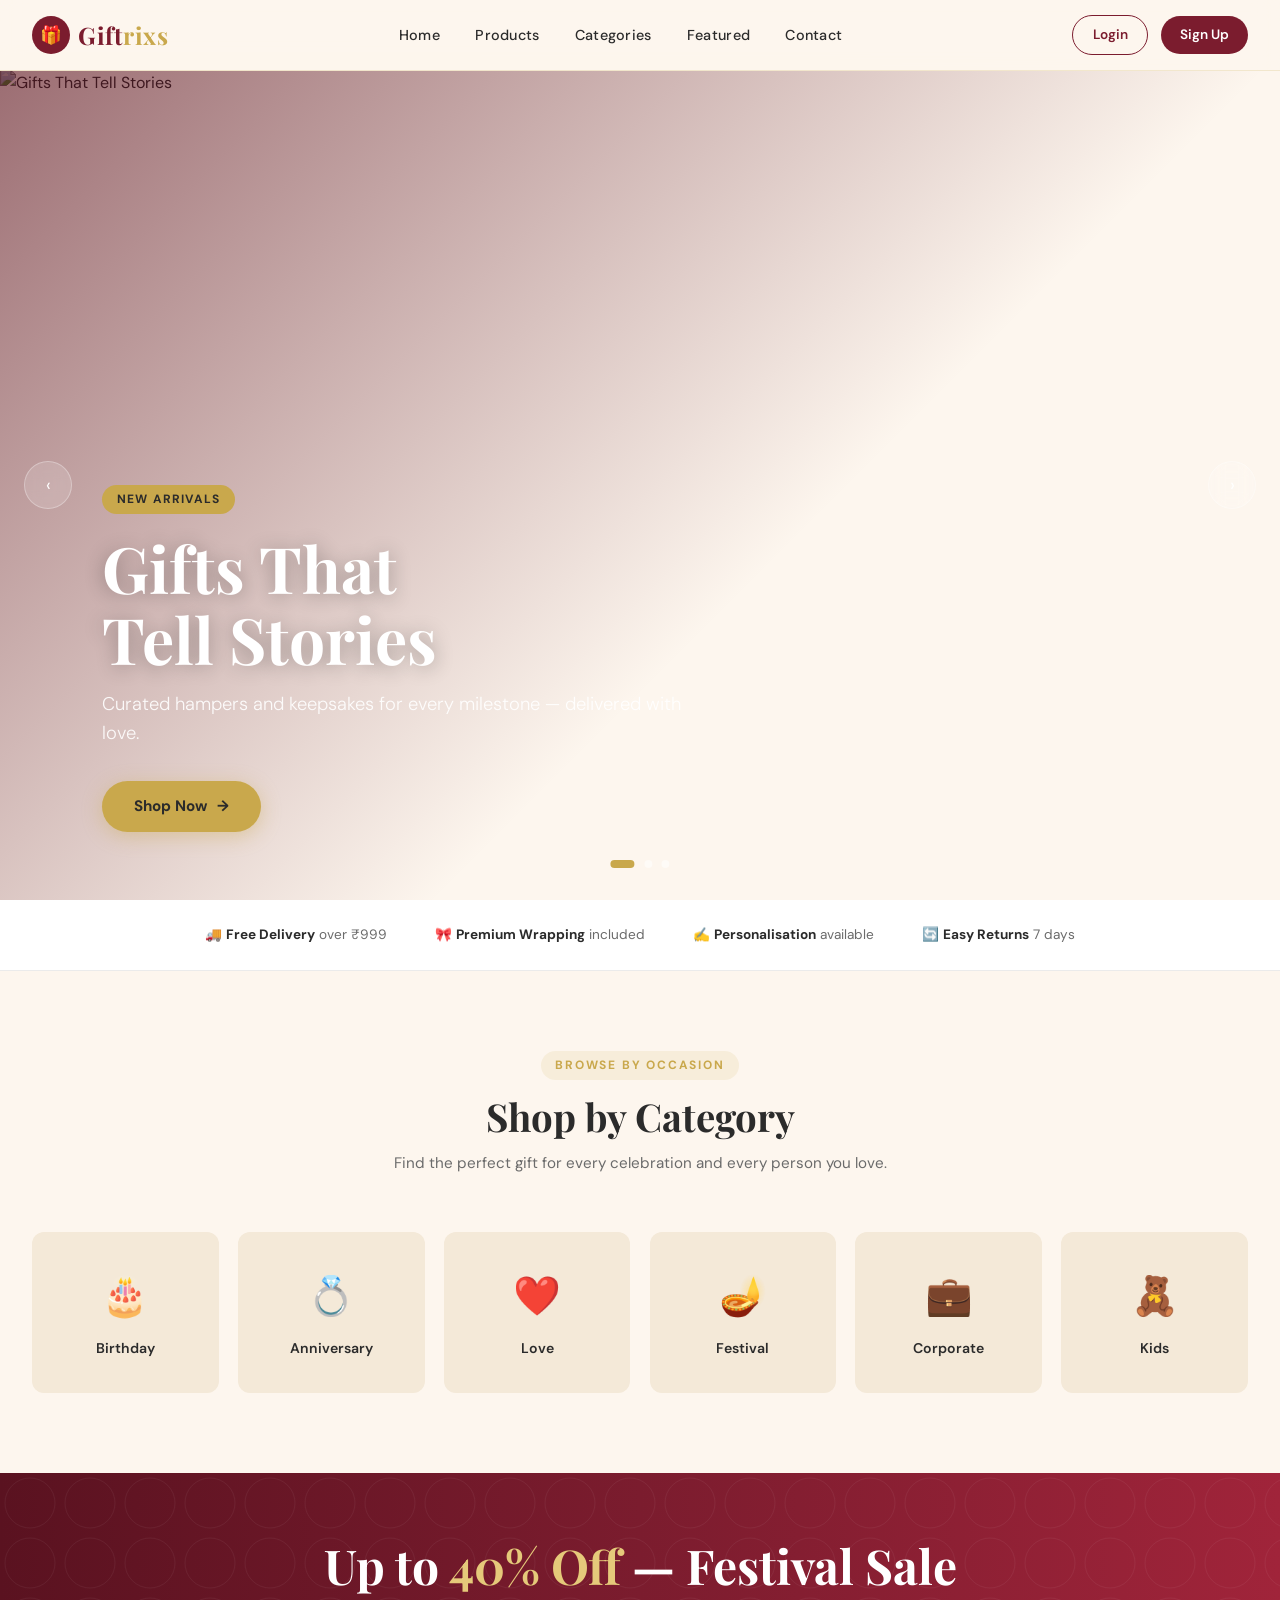
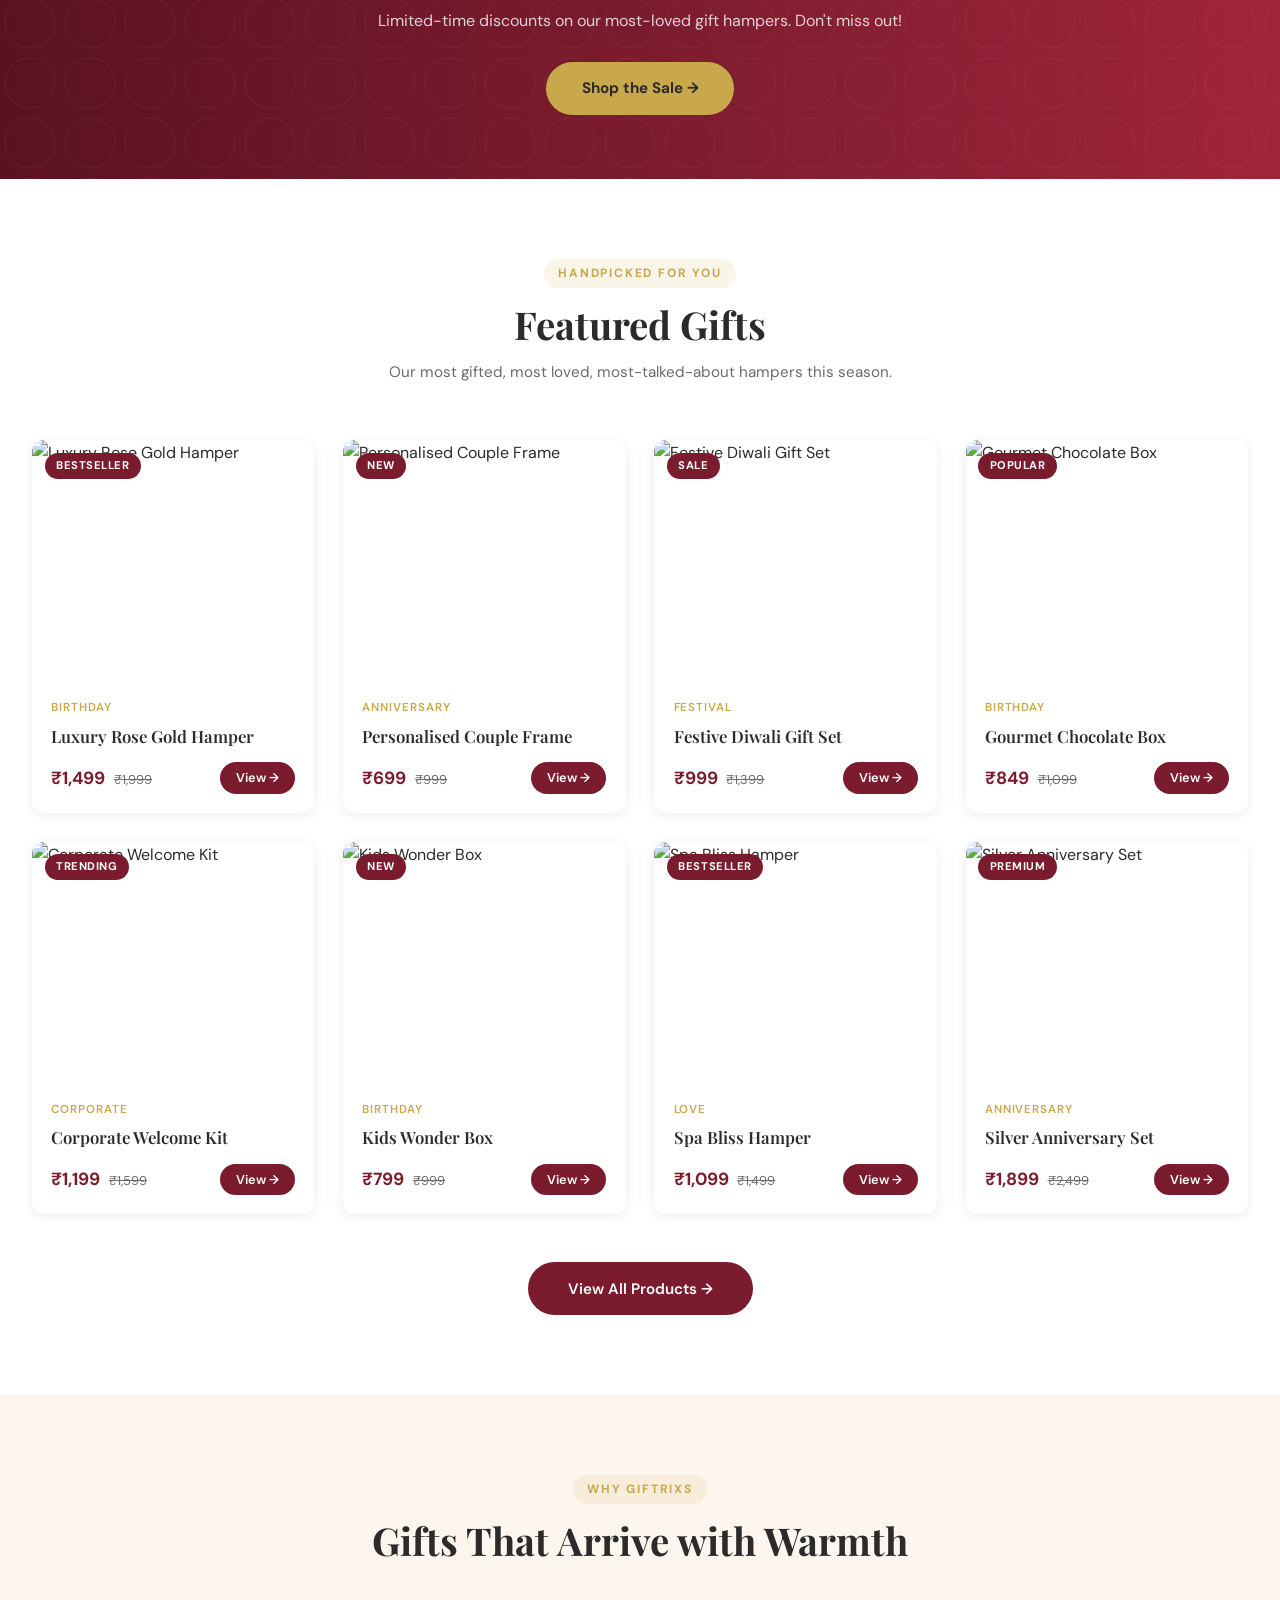
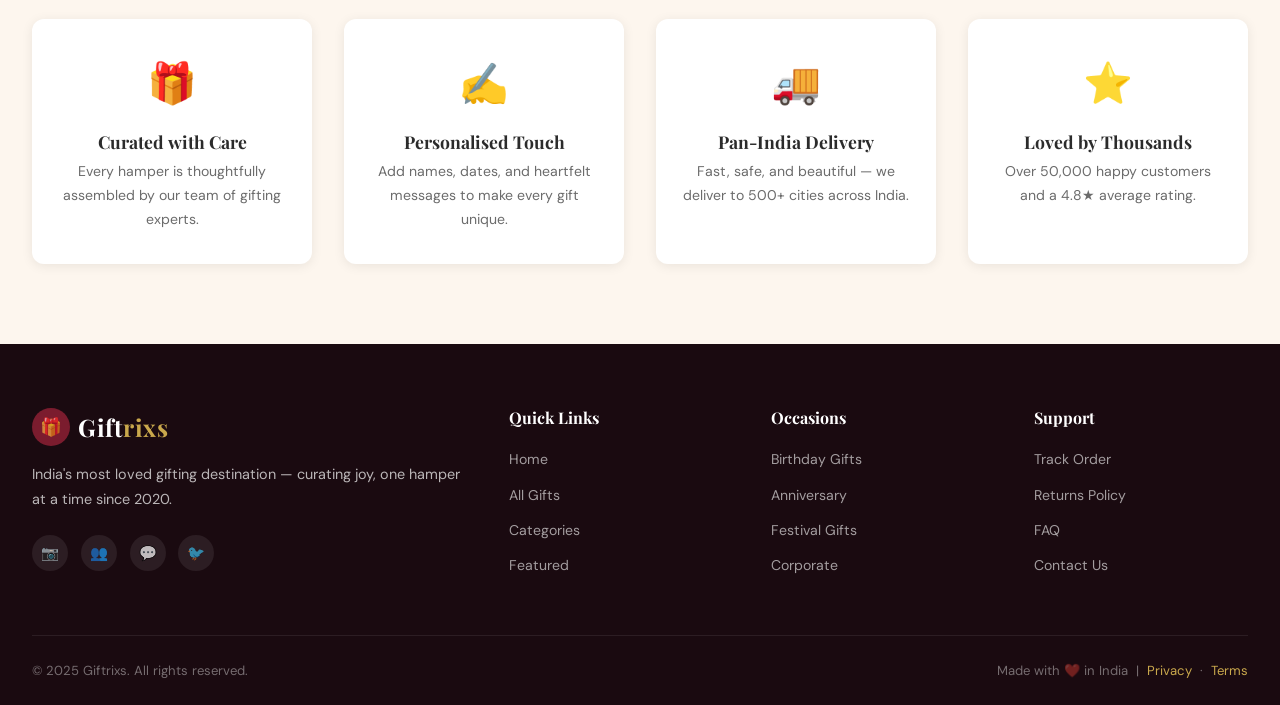
==== index.html @ 42b17e23 "Add files via upload" ====
<!DOCTYPE html>
<html lang="en">
<head>
  <meta charset="UTF-8">
  <meta name="viewport" content="width=device-width, initial-scale=1.0">
  <title>Giftrixs — Gifts That Tell Stories</title>
  <meta name="description" content="Giftrixs — Curated gift hampers and keepsakes for birthdays, anniversaries, festivals, and every special occasion.">
  <meta name="keywords" content="gifts, gift hampers, birthday gifts, anniversary gifts, festive gifts, online gifts India">
  <meta property="og:title" content="Giftrixs — Gifts That Tell Stories">
  <meta property="og:description" content="Premium curated gift sets for every occasion.">
  <meta property="og:type" content="website">
  <link rel="preconnect" href="https://fonts.googleapis.com">
  <link rel="preconnect" href="https://fonts.gstatic.com" crossorigin>
  <link rel="stylesheet" href="style.css">
</head>
<body>

<!-- ══════════════════════════════════════
     NAVIGATION
══════════════════════════════════════ -->
<nav class="navbar">
  <div class="nav-inner">
    <a href="index.html" class="nav-logo">
      <div class="logo-icon">🎁</div>
      <span class="logo-text">Gift<span>rixs</span></span>
    </a>

    <ul class="nav-menu">
      <li><a href="index.html">Home</a></li>
      <li><a href="products.html">Products</a></li>
      <li><a href="#categories">Categories</a></li>
      <li><a href="#featured">Featured</a></li>
      <li><a href="#footer">Contact</a></li>
    </ul>

    <div class="nav-actions">
      <a href="login.php" class="btn-login">Login</a>
      <a href="signup.php" class="btn-signup">Sign Up</a>
    </div>

    <button class="hamburger" aria-label="Menu">
      <span></span><span></span><span></span>
    </button>
  </div>
</nav>

<!-- Mobile Nav -->
<nav class="mobile-nav">
  <a href="index.html">Home</a>
  <a href="products.html">Products</a>
  <a href="#categories">Categories</a>
  <a href="#featured">Featured</a>
  <a href="#footer">Contact</a>
  <div class="mobile-nav-actions">
    <a href="login.php" class="btn-login">Login</a>
    <a href="signup.php" class="btn-signup">Sign Up</a>
  </div>
</nav>

<!-- ══════════════════════════════════════
     HERO SLIDER
══════════════════════════════════════ -->
<section class="hero">
  <div class="slider-track"></div>
  <button class="slider-btn slider-prev" aria-label="Previous">‹</button>
  <button class="slider-btn slider-next" aria-label="Next">›</button>
  <div class="slider-dots"></div>
</section>

<!-- ══════════════════════════════════════
     TRUST BAR
══════════════════════════════════════ -->
<section style="background:var(--white); border-bottom:1px solid var(--light);">
  <div class="container" style="display:flex;justify-content:center;gap:3rem;flex-wrap:wrap;padding:1.5rem 2rem;font-size:.85rem;color:var(--mid);">
    <span>🚚 <strong style="color:var(--charcoal)">Free Delivery</strong> over ₹999</span>
    <span>🎀 <strong style="color:var(--charcoal)">Premium Wrapping</strong> included</span>
    <span>✍️ <strong style="color:var(--charcoal)">Personalisation</strong> available</span>
    <span>🔄 <strong style="color:var(--charcoal)">Easy Returns</strong> 7 days</span>
  </div>
</section>

<!-- ══════════════════════════════════════
     CATEGORIES
══════════════════════════════════════ -->
<section class="section" id="categories">
  <div class="container">
    <div class="section-header reveal">
      <div class="eyebrow">Browse by Occasion</div>
      <h2>Shop by Category</h2>
      <p>Find the perfect gift for every celebration and every person you love.</p>
    </div>
    <div class="categories-grid" id="categoriesGrid"></div>
  </div>
</section>

<!-- ══════════════════════════════════════
     OFFER STRIP
══════════════════════════════════════ -->
<div class="offer-strip">
  <h2>Up to <span>40% Off</span> — Festival Sale</h2>
  <p>Limited-time discounts on our most-loved gift hampers. Don't miss out!</p>
  <a href="products.html" class="btn-offer">Shop the Sale →</a>
</div>

<!-- ══════════════════════════════════════
     FEATURED PRODUCTS
══════════════════════════════════════ -->
<section class="section section-alt" id="featured">
  <div class="container">
    <div class="section-header reveal">
      <div class="eyebrow">Handpicked for You</div>
      <h2>Featured Gifts</h2>
      <p>Our most gifted, most loved, most-talked-about hampers this season.</p>
    </div>
    <div class="products-grid" id="featuredGrid"></div>
    <div style="text-align:center;margin-top:3rem">
      <a href="products.html" class="btn-signup" style="display:inline-block;padding:.9rem 2.5rem;border-radius:50px;font-size:.95rem">View All Products →</a>
    </div>
  </div>
</section>

<!-- ══════════════════════════════════════
     WHY US
══════════════════════════════════════ -->
<section class="section" id="why">
  <div class="container">
    <div class="section-header reveal">
      <div class="eyebrow">Why Giftrixs</div>
      <h2>Gifts That Arrive with Warmth</h2>
    </div>
    <div style="display:grid;grid-template-columns:repeat(auto-fit,minmax(220px,1fr));gap:2rem;">
      <div class="reveal" style="text-align:center;padding:2rem 1.5rem;background:var(--white);border-radius:var(--radius);box-shadow:var(--shadow-sm)">
        <div style="font-size:2.5rem;margin-bottom:1rem">🎁</div>
        <h3 style="font-size:1.1rem;margin-bottom:.5rem">Curated with Care</h3>
        <p style="font-size:.88rem;color:var(--mid);line-height:1.7">Every hamper is thoughtfully assembled by our team of gifting experts.</p>
      </div>
      <div class="reveal" style="text-align:center;padding:2rem 1.5rem;background:var(--white);border-radius:var(--radius);box-shadow:var(--shadow-sm)">
        <div style="font-size:2.5rem;margin-bottom:1rem">✍️</div>
        <h3 style="font-size:1.1rem;margin-bottom:.5rem">Personalised Touch</h3>
        <p style="font-size:.88rem;color:var(--mid);line-height:1.7">Add names, dates, and heartfelt messages to make every gift unique.</p>
      </div>
      <div class="reveal" style="text-align:center;padding:2rem 1.5rem;background:var(--white);border-radius:var(--radius);box-shadow:var(--shadow-sm)">
        <div style="font-size:2.5rem;margin-bottom:1rem">🚚</div>
        <h3 style="font-size:1.1rem;margin-bottom:.5rem">Pan-India Delivery</h3>
        <p style="font-size:.88rem;color:var(--mid);line-height:1.7">Fast, safe, and beautiful — we deliver to 500+ cities across India.</p>
      </div>
      <div class="reveal" style="text-align:center;padding:2rem 1.5rem;background:var(--white);border-radius:var(--radius);box-shadow:var(--shadow-sm)">
        <div style="font-size:2.5rem;margin-bottom:1rem">⭐</div>
        <h3 style="font-size:1.1rem;margin-bottom:.5rem">Loved by Thousands</h3>
        <p style="font-size:.88rem;color:var(--mid);line-height:1.7">Over 50,000 happy customers and a 4.8★ average rating.</p>
      </div>
    </div>
  </div>
</section>

<!-- ══════════════════════════════════════
     FOOTER
══════════════════════════════════════ -->
<footer id="footer">
  <div class="footer-grid">
    <div class="footer-brand">
      <div class="nav-logo">
        <div class="logo-icon">🎁</div>
        <span class="logo-text">Gift<span style="color:var(--gold)">rixs</span></span>
      </div>
      <p>India's most loved gifting destination — curating joy, one hamper at a time since 2020.</p>
      <div class="footer-social">
        <a href="#" class="social-btn" title="Instagram">📷</a>
        <a href="#" class="social-btn" title="Facebook">👥</a>
        <a href="#" class="social-btn" title="WhatsApp">💬</a>
        <a href="#" class="social-btn" title="Twitter">🐦</a>
      </div>
    </div>
    <div class="footer-col">
      <h4>Quick Links</h4>
      <ul>
        <li><a href="index.html">Home</a></li>
        <li><a href="products.html">All Gifts</a></li>
        <li><a href="#categories">Categories</a></li>
        <li><a href="#featured">Featured</a></li>
      </ul>
    </div>
    <div class="footer-col">
      <h4>Occasions</h4>
      <ul>
        <li><a href="products.html">Birthday Gifts</a></li>
        <li><a href="products.html">Anniversary</a></li>
        <li><a href="products.html">Festival Gifts</a></li>
        <li><a href="products.html">Corporate</a></li>
      </ul>
    </div>
    <div class="footer-col">
      <h4>Support</h4>
      <ul>
        <li><a href="#">Track Order</a></li>
        <li><a href="#">Returns Policy</a></li>
        <li><a href="#">FAQ</a></li>
        <li><a href="mailto:hello@giftrixs.com">Contact Us</a></li>
      </ul>
    </div>
  </div>
  <div class="footer-bottom">
    <span>© 2025 Giftrixs. All rights reserved.</span>
    <span>Made with ❤️ in India &nbsp;|&nbsp; <a href="#">Privacy</a> &nbsp;·&nbsp; <a href="#">Terms</a></span>
  </div>
</footer>

<!-- Scroll to top -->
<button id="scrollTop" title="Back to top">↑</button>

<script src="script.js"></script>
</body>
</html>
---- style.css ----
/* =========================================
   GIFTRIXS - Main Stylesheet
   ========================================= */

@import url('https://fonts.googleapis.com/css2?family=Playfair+Display:ital,wght@0,400;0,600;0,700;1,400&family=DM+Sans:wght@300;400;500;600&display=swap');

/* ── CSS Variables ── */
:root {
  --burgundy:   #7B1C2E;
  --burgundy-d: #5A1220;
  --gold:       #C9A84C;
  --gold-l:     #E5C97A;
  --cream:      #FDF6EE;
  --cream-d:    #F4E9D8;
  --charcoal:   #2B2B2B;
  --mid:        #6B6B6B;
  --light:      #EBEBEB;
  --white:      #FFFFFF;
  --shadow-sm:  0 2px 12px rgba(0,0,0,.08);
  --shadow-md:  0 8px 32px rgba(0,0,0,.12);
  --shadow-lg:  0 20px 60px rgba(0,0,0,.18);
  --radius:     12px;
  --radius-sm:  6px;
  --trans:      .3s cubic-bezier(.4,0,.2,1);
}

/* ── Reset ── */
*, *::before, *::after { box-sizing: border-box; margin: 0; padding: 0; }
html { scroll-behavior: smooth; }
body {
  font-family: 'DM Sans', sans-serif;
  background: var(--cream);
  color: var(--charcoal);
  line-height: 1.6;
  overflow-x: hidden;
}
img { max-width: 100%; display: block; }
a { text-decoration: none; color: inherit; }
ul { list-style: none; }
button { cursor: pointer; border: none; background: none; font-family: inherit; }
input, textarea, select { font-family: inherit; }

/* ── Typography ── */
h1, h2, h3, h4 { font-family: 'Playfair Display', serif; line-height: 1.2; }

/* ────────────────────────────────────────
   NAVIGATION
───────────────────────────────────────── */
.navbar {
  position: fixed; top: 0; left: 0; right: 0; z-index: 1000;
  background: rgba(253,246,238,.95);
  backdrop-filter: blur(12px);
  border-bottom: 1px solid rgba(201,168,76,.2);
  transition: var(--trans);
}
.navbar.scrolled {
  background: rgba(253,246,238,.98);
  box-shadow: var(--shadow-sm);
}
.nav-inner {
  max-width: 1280px; margin: auto;
  display: flex; align-items: center; justify-content: space-between;
  padding: 0 2rem; height: 70px;
}
.nav-logo {
  display: flex; align-items: center; gap: .5rem;
}
.logo-icon {
  width: 38px; height: 38px;
  background: var(--burgundy);
  border-radius: 50%;
  display: flex; align-items: center; justify-content: center;
  font-size: 1.1rem;
}
.logo-text {
  font-family: 'Playfair Display', serif;
  font-size: 1.5rem; font-weight: 700;
  color: var(--burgundy);
  letter-spacing: .03em;
}
.logo-text span { color: var(--gold); }

.nav-menu {
  display: flex; align-items: center; gap: 2.2rem;
}
.nav-menu a {
  font-size: .9rem; font-weight: 500;
  color: var(--charcoal); letter-spacing: .02em;
  position: relative; padding-bottom: 2px;
  transition: color var(--trans);
}
.nav-menu a::after {
  content: ''; position: absolute; bottom: 0; left: 0;
  width: 0; height: 2px;
  background: var(--gold);
  transition: width var(--trans);
}
.nav-menu a:hover { color: var(--burgundy); }
.nav-menu a:hover::after { width: 100%; }

.nav-actions { display: flex; align-items: center; gap: .8rem; }
.btn-login {
  padding: .5rem 1.2rem;
  border: 1.5px solid var(--burgundy);
  border-radius: 50px;
  color: var(--burgundy);
  font-size: .85rem; font-weight: 600;
  transition: var(--trans);
}
.btn-login:hover {
  background: var(--burgundy); color: var(--white);
}
.btn-signup {
  padding: .5rem 1.2rem;
  background: var(--burgundy);
  border-radius: 50px;
  color: var(--white);
  font-size: .85rem; font-weight: 600;
  transition: var(--trans);
}
.btn-signup:hover { background: var(--burgundy-d); transform: translateY(-1px); }

/* Hamburger */
.hamburger {
  display: none; flex-direction: column;
  gap: 5px; padding: 4px; cursor: pointer;
}
.hamburger span {
  display: block; width: 24px; height: 2px;
  background: var(--charcoal);
  transition: var(--trans);
}
.hamburger.open span:nth-child(1) { transform: translateY(7px) rotate(45deg); }
.hamburger.open span:nth-child(2) { opacity: 0; }
.hamburger.open span:nth-child(3) { transform: translateY(-7px) rotate(-45deg); }

/* Mobile nav */
.mobile-nav {
  display: none;
  position: fixed; top: 70px; left: 0; right: 0; bottom: 0; z-index: 999;
  background: var(--cream);
  padding: 2rem;
  flex-direction: column; gap: 1.5rem;
  transform: translateX(-100%);
  transition: transform var(--trans);
}
.mobile-nav.open { transform: translateX(0); display: flex; }
.mobile-nav a {
  font-size: 1.2rem; font-weight: 500;
  padding: .8rem 0;
  border-bottom: 1px solid var(--light);
  color: var(--charcoal);
}
.mobile-nav-actions { display: flex; gap: 1rem; margin-top: .5rem; }

/* ────────────────────────────────────────
   HERO SLIDER
───────────────────────────────────────── */
.hero {
  position: relative; margin-top: 70px;
  height: calc(100vh - 70px); min-height: 520px;
  overflow: hidden;
}
.slider-track {
  display: flex; height: 100%;
  transition: transform .7s cubic-bezier(.77,0,.18,1);
}
.slide {
  min-width: 100%; height: 100%;
  position: relative; flex-shrink: 0;
}
.slide-bg {
  width: 100%; height: 100%;
  object-fit: cover;
  filter: brightness(.72);
}
.slide-overlay {
  position: absolute; inset: 0;
  background: linear-gradient(135deg, rgba(91,18,32,.6) 0%, transparent 60%);
}
.slide-content {
  position: absolute; top: 50%; left: 8%;
  transform: translateY(-50%);
  color: var(--white); max-width: 580px;
}
.slide-tag {
  display: inline-block;
  background: var(--gold);
  color: var(--charcoal);
  font-size: .75rem; font-weight: 700;
  letter-spacing: .1em; text-transform: uppercase;
  padding: .3rem .9rem; border-radius: 50px;
  margin-bottom: 1.2rem;
}
.slide-content h1 {
  font-size: clamp(2.2rem, 5vw, 4rem);
  font-weight: 700; line-height: 1.1;
  margin-bottom: 1rem;
  text-shadow: 0 2px 20px rgba(0,0,0,.3);
}
.slide-content p {
  font-size: clamp(.95rem, 1.5vw, 1.15rem);
  opacity: .9; margin-bottom: 2rem;
  font-weight: 300;
}
.btn-hero {
  display: inline-flex; align-items: center; gap: .6rem;
  background: var(--gold);
  color: var(--charcoal);
  padding: .85rem 2rem;
  border-radius: 50px;
  font-size: .95rem; font-weight: 700;
  transition: var(--trans);
  box-shadow: 0 4px 20px rgba(201,168,76,.4);
}
.btn-hero:hover {
  background: var(--gold-l);
  transform: translateY(-2px);
  box-shadow: 0 8px 30px rgba(201,168,76,.5);
}

/* Slider controls */
.slider-dots {
  position: absolute; bottom: 2rem; left: 50%;
  transform: translateX(-50%);
  display: flex; gap: .6rem;
}
.dot {
  width: 8px; height: 8px;
  border-radius: 50%;
  background: rgba(255,255,255,.5);
  cursor: pointer; transition: var(--trans);
}
.dot.active {
  background: var(--gold); width: 24px; border-radius: 4px;
}
.slider-btn {
  position: absolute; top: 50%; transform: translateY(-50%);
  width: 48px; height: 48px;
  background: rgba(255,255,255,.15);
  backdrop-filter: blur(8px);
  border: 1px solid rgba(255,255,255,.3);
  border-radius: 50%;
  color: var(--white);
  font-size: 1.1rem;
  display: flex; align-items: center; justify-content: center;
  transition: var(--trans);
}
.slider-btn:hover { background: var(--gold); border-color: var(--gold); color: var(--charcoal); }
.slider-prev { left: 1.5rem; }
.slider-next { right: 1.5rem; }

/* ────────────────────────────────────────
   SECTION COMMONS
───────────────────────────────────────── */
.section { padding: 5rem 2rem; }
.section-alt { background: var(--white); }
.container { max-width: 1280px; margin: auto; }

.section-header { text-align: center; margin-bottom: 3.5rem; }
.section-header .eyebrow {
  display: inline-block;
  font-size: .75rem; font-weight: 700;
  letter-spacing: .15em; text-transform: uppercase;
  color: var(--gold);
  background: rgba(201,168,76,.12);
  padding: .3rem .9rem; border-radius: 50px;
  margin-bottom: .8rem;
}
.section-header h2 {
  font-size: clamp(1.8rem, 3vw, 2.8rem);
  color: var(--charcoal);
  margin-bottom: .8rem;
}
.section-header p {
  color: var(--mid);
  max-width: 520px; margin: auto;
  font-size: .95rem;
}

/* ────────────────────────────────────────
   CATEGORIES
───────────────────────────────────────── */
.categories-grid {
  display: grid;
  grid-template-columns: repeat(auto-fit, minmax(150px, 1fr));
  gap: 1.2rem;
}
.cat-card {
  background: var(--cream-d);
  border-radius: var(--radius);
  padding: 2rem 1rem;
  text-align: center;
  cursor: pointer;
  transition: var(--trans);
  border: 2px solid transparent;
  position: relative; overflow: hidden;
}
.cat-card::before {
  content: ''; position: absolute; inset: 0;
  background: linear-gradient(135deg, var(--burgundy), var(--burgundy-d));
  opacity: 0; transition: opacity var(--trans);
}
.cat-card:hover {
  border-color: var(--gold);
  transform: translateY(-5px);
  box-shadow: var(--shadow-md);
}
.cat-card:hover::before { opacity: 1; }
.cat-card:hover .cat-icon,
.cat-card:hover .cat-name { color: var(--white); position: relative; }
.cat-icon {
  font-size: 2.4rem; margin-bottom: .6rem;
  transition: var(--trans); position: relative;
}
.cat-name {
  font-size: .88rem; font-weight: 600;
  color: var(--charcoal); transition: var(--trans);
  position: relative;
}

/* ────────────────────────────────────────
   PRODUCTS
───────────────────────────────────────── */
.products-grid {
  display: grid;
  grid-template-columns: repeat(auto-fill, minmax(260px, 1fr));
  gap: 1.8rem;
}
.product-card {
  background: var(--white);
  border-radius: var(--radius);
  overflow: hidden;
  box-shadow: var(--shadow-sm);
  transition: var(--trans);
  position: relative;
  cursor: pointer;
}
.product-card:hover {
  transform: translateY(-6px);
  box-shadow: var(--shadow-md);
}
.product-img-wrap {
  position: relative; overflow: hidden;
  height: 240px;
}
.product-img-wrap img {
  width: 100%; height: 100%;
  object-fit: cover;
  transition: transform .6s ease;
}
.product-card:hover .product-img-wrap img { transform: scale(1.07); }
.product-badge {
  position: absolute; top: .8rem; left: .8rem;
  background: var(--burgundy);
  color: var(--white);
  font-size: .7rem; font-weight: 700;
  letter-spacing: .05em; text-transform: uppercase;
  padding: .25rem .7rem; border-radius: 50px;
}
.product-fav {
  position: absolute; top: .8rem; right: .8rem;
  width: 34px; height: 34px;
  background: var(--white);
  border-radius: 50%;
  display: flex; align-items: center; justify-content: center;
  font-size: 1rem;
  box-shadow: var(--shadow-sm);
  transition: var(--trans);
  opacity: 0;
}
.product-card:hover .product-fav { opacity: 1; }
.product-fav:hover { background: var(--burgundy); color: var(--white); }

.product-info { padding: 1.2rem; }
.product-category {
  font-size: .72rem; font-weight: 600;
  letter-spacing: .08em; text-transform: uppercase;
  color: var(--gold); margin-bottom: .3rem;
}
.product-name {
  font-family: 'Playfair Display', serif;
  font-size: 1.05rem; font-weight: 600;
  color: var(--charcoal); margin-bottom: .5rem;
  white-space: nowrap; overflow: hidden; text-overflow: ellipsis;
}
.product-footer {
  display: flex; align-items: center; justify-content: space-between;
  margin-top: .8rem;
}
.product-price {
  font-size: 1.1rem; font-weight: 700;
  color: var(--burgundy);
}
.product-price .original {
  font-size: .8rem; font-weight: 400;
  color: var(--mid); text-decoration: line-through; margin-left: .3rem;
}
.btn-view {
  padding: .45rem 1rem;
  background: var(--burgundy);
  color: var(--white);
  border-radius: 50px;
  font-size: .8rem; font-weight: 600;
  transition: var(--trans);
}
.btn-view:hover { background: var(--gold); color: var(--charcoal); }

/* Filter tabs */
.filter-tabs {
  display: flex; gap: .7rem; flex-wrap: wrap;
  justify-content: center; margin-bottom: 2.5rem;
}
.filter-tab {
  padding: .5rem 1.3rem;
  border: 1.5px solid var(--light);
  border-radius: 50px;
  font-size: .85rem; font-weight: 500;
  color: var(--mid);
  transition: var(--trans);
  background: var(--white);
}
.filter-tab:hover, .filter-tab.active {
  border-color: var(--burgundy);
  color: var(--burgundy);
  background: rgba(123,28,46,.06);
}

/* ────────────────────────────────────────
   BANNER / OFFER STRIP
───────────────────────────────────────── */
.offer-strip {
  background: linear-gradient(90deg, var(--burgundy-d), var(--burgundy), #A0243A);
  padding: 4rem 2rem;
  text-align: center;
  position: relative; overflow: hidden;
}
.offer-strip::before {
  content: ''; position: absolute; inset: 0;
  background: url("data:image/svg+xml,%3Csvg width='60' height='60' xmlns='http://www.w3.org/2000/svg'%3E%3Ccircle cx='30' cy='30' r='25' fill='none' stroke='rgba(255,255,255,.05)' stroke-width='1'/%3E%3C/svg%3E") repeat;
}
.offer-strip h2 {
  font-size: clamp(1.8rem, 4vw, 3rem);
  color: var(--white); margin-bottom: .8rem; position: relative;
}
.offer-strip h2 span { color: var(--gold-l); }
.offer-strip p {
  color: rgba(255,255,255,.8); margin-bottom: 1.8rem;
  font-size: 1rem; position: relative;
}
.btn-offer {
  display: inline-flex; align-items: center; gap: .6rem;
  background: var(--gold);
  color: var(--charcoal);
  padding: .9rem 2.2rem;
  border-radius: 50px;
  font-size: .95rem; font-weight: 700;
  transition: var(--trans);
  position: relative;
}
.btn-offer:hover { background: var(--gold-l); transform: translateY(-2px); }

/* ────────────────────────────────────────
   FOOTER
───────────────────────────────────────── */
footer {
  background: #1A0A10;
  color: rgba(255,255,255,.7);
  padding: 4rem 2rem 1.5rem;
}
.footer-grid {
  max-width: 1280px; margin: auto;
  display: grid;
  grid-template-columns: 2fr 1fr 1fr 1fr;
  gap: 3rem;
  padding-bottom: 3rem;
  border-bottom: 1px solid rgba(255,255,255,.08);
}
.footer-brand .logo-text { color: var(--white); }
.footer-brand p { margin-top: 1rem; font-size: .9rem; line-height: 1.7; }
.footer-social { display: flex; gap: .8rem; margin-top: 1.5rem; }
.social-btn {
  width: 36px; height: 36px;
  background: rgba(255,255,255,.08);
  border-radius: 50%;
  display: flex; align-items: center; justify-content: center;
  font-size: .9rem;
  transition: var(--trans);
}
.social-btn:hover { background: var(--gold); color: var(--charcoal); }

.footer-col h4 {
  font-family: 'Playfair Display', serif;
  color: var(--white);
  font-size: 1rem; margin-bottom: 1.2rem;
}
.footer-col li { margin-bottom: .6rem; }
.footer-col a {
  font-size: .88rem; color: rgba(255,255,255,.6);
  transition: color var(--trans);
}
.footer-col a:hover { color: var(--gold); }

.footer-bottom {
  max-width: 1280px; margin: 1.5rem auto 0;
  display: flex; justify-content: space-between; align-items: center;
  flex-wrap: wrap; gap: 1rem;
  font-size: .82rem; color: rgba(255,255,255,.4);
}
.footer-bottom a { color: var(--gold); }

/* ────────────────────────────────────────
   AUTH PAGES
───────────────────────────────────────── */
.auth-page {
  min-height: 100vh;
  display: flex;
  background: linear-gradient(135deg, var(--cream) 50%, var(--cream-d) 100%);
}
.auth-visual {
  flex: 1; position: relative; overflow: hidden;
  display: flex; align-items: center; justify-content: center;
  background: linear-gradient(135deg, var(--burgundy-d) 0%, #A0243A 100%);
  min-height: 300px;
}
.auth-visual-content { text-align: center; color: var(--white); padding: 2rem; }
.auth-visual-content .big-icon { font-size: 5rem; margin-bottom: 1rem; }
.auth-visual-content h2 {
  font-size: clamp(1.6rem, 3vw, 2.4rem);
  margin-bottom: .8rem;
}
.auth-visual-content p { opacity: .8; font-size: .95rem; max-width: 320px; }
.auth-visual-dots {
  position: absolute; bottom: 2rem; left: 50%; transform: translateX(-50%);
  display: flex; gap: .5rem;
}
.auth-visual-dots span {
  width: 6px; height: 6px; border-radius: 50%;
  background: rgba(255,255,255,.4);
}
.auth-visual-dots span:first-child { background: var(--gold); width: 18px; border-radius: 3px; }

.auth-form-side {
  flex: 1; display: flex; align-items: center; justify-content: center;
  padding: 3rem 2rem;
}
.auth-box {
  width: 100%; max-width: 440px;
}
.auth-box .auth-logo {
  display: flex; align-items: center; gap: .5rem;
  margin-bottom: 2.5rem;
}
.auth-box h1 {
  font-size: 1.9rem; color: var(--charcoal);
  margin-bottom: .4rem;
}
.auth-box .auth-sub {
  color: var(--mid); font-size: .9rem; margin-bottom: 2rem;
}

.form-group { margin-bottom: 1.3rem; }
.form-group label {
  display: block; font-size: .82rem; font-weight: 600;
  color: var(--charcoal); margin-bottom: .4rem; letter-spacing: .03em;
}
.form-group .input-wrap {
  position: relative;
}
.form-group .input-icon {
  position: absolute; left: .9rem; top: 50%; transform: translateY(-50%);
  font-size: 1rem; color: var(--mid);
  pointer-events: none;
}
.form-group input {
  width: 100%;
  padding: .78rem 1rem .78rem 2.6rem;
  border: 1.5px solid var(--light);
  border-radius: var(--radius-sm);
  background: var(--white);
  font-size: .92rem; color: var(--charcoal);
  transition: var(--trans);
  outline: none;
}
.form-group input:focus {
  border-color: var(--burgundy);
  box-shadow: 0 0 0 3px rgba(123,28,46,.1);
}
.form-group input::placeholder { color: #B0B0B0; }

.form-row { display: grid; grid-template-columns: 1fr 1fr; gap: 1rem; }

.form-check {
  display: flex; align-items: center; gap: .5rem;
  margin-bottom: 1.5rem; font-size: .85rem; color: var(--mid);
}
.form-check input[type="checkbox"] { accent-color: var(--burgundy); }

.btn-auth {
  width: 100%;
  padding: .9rem;
  background: var(--burgundy);
  color: var(--white);
  border-radius: var(--radius-sm);
  font-size: 1rem; font-weight: 700;
  letter-spacing: .03em;
  transition: var(--trans);
}
.btn-auth:hover {
  background: var(--burgundy-d);
  transform: translateY(-1px);
  box-shadow: 0 6px 20px rgba(123,28,46,.3);
}

.auth-divider {
  text-align: center; margin: 1.5rem 0;
  position: relative; color: var(--mid); font-size: .85rem;
}
.auth-divider::before, .auth-divider::after {
  content: ''; position: absolute;
  top: 50%; width: 42%; height: 1px;
  background: var(--light);
}
.auth-divider::before { left: 0; }
.auth-divider::after { right: 0; }

.auth-switch {
  text-align: center; font-size: .88rem; color: var(--mid);
  margin-top: 1.5rem;
}
.auth-switch a { color: var(--burgundy); font-weight: 600; }
.auth-switch a:hover { text-decoration: underline; }

.error-msg {
  color: #c0392b; font-size: .82rem;
  background: rgba(192,57,43,.08);
  border: 1px solid rgba(192,57,43,.2);
  border-radius: var(--radius-sm);
  padding: .6rem .9rem; margin-bottom: 1rem;
  display: none;
}
.error-msg.show { display: block; }
.success-msg {
  color: #1a7a4a; font-size: .82rem;
  background: rgba(26,122,74,.08);
  border: 1px solid rgba(26,122,74,.2);
  border-radius: var(--radius-sm);
  padding: .6rem .9rem; margin-bottom: 1rem;
  display: none;
}
.success-msg.show { display: block; }

/* ────────────────────────────────────────
   PRODUCT DETAIL PAGE
───────────────────────────────────────── */
.product-detail-page { padding-top: 90px; min-height: 100vh; }
.breadcrumb {
  max-width: 1280px; margin: 0 auto;
  padding: 1.2rem 2rem;
  font-size: .83rem; color: var(--mid);
  display: flex; align-items: center; gap: .5rem;
}
.breadcrumb a { color: var(--burgundy); }
.breadcrumb span { color: var(--light); }

.product-detail-grid {
  max-width: 1280px; margin: 0 auto;
  padding: 1rem 2rem 4rem;
  display: grid;
  grid-template-columns: 1fr 1fr;
  gap: 4rem;
  align-items: start;
}
.product-gallery { position: sticky; top: 90px; }
.product-main-img {
  border-radius: var(--radius);
  overflow: hidden;
  background: var(--cream-d);
  aspect-ratio: 1;
  display: flex; align-items: center; justify-content: center;
}
.product-main-img img {
  width: 100%; height: 100%; object-fit: cover;
  transition: transform .5s ease;
}
.product-main-img:hover img { transform: scale(1.04); }
.product-thumbs {
  display: flex; gap: .8rem; margin-top: 1rem;
}
.thumb {
  width: 70px; height: 70px;
  border-radius: var(--radius-sm);
  overflow: hidden;
  border: 2px solid transparent;
  cursor: pointer; transition: var(--trans);
  flex-shrink: 0;
}
.thumb.active { border-color: var(--burgundy); }
.thumb img { width: 100%; height: 100%; object-fit: cover; }

.product-detail-info .cat-tag {
  display: inline-block;
  font-size: .72rem; font-weight: 700;
  letter-spacing: .08em; text-transform: uppercase;
  color: var(--gold); background: rgba(201,168,76,.12);
  padding: .3rem .8rem; border-radius: 50px;
  margin-bottom: .8rem;
}
.product-detail-info h1 {
  font-size: clamp(1.6rem, 3vw, 2.4rem);
  color: var(--charcoal); margin-bottom: 1rem;
}
.detail-price {
  display: flex; align-items: baseline; gap: .8rem;
  margin-bottom: 1.2rem;
}
.detail-price .price {
  font-size: 2rem; font-weight: 700; color: var(--burgundy);
}
.detail-price .orig {
  font-size: 1.1rem; color: var(--mid); text-decoration: line-through;
}
.detail-price .save {
  font-size: .82rem; font-weight: 700;
  background: rgba(123,28,46,.1); color: var(--burgundy);
  padding: .2rem .6rem; border-radius: 4px;
}
.detail-rating {
  display: flex; align-items: center; gap: .5rem;
  margin-bottom: 1.5rem; font-size: .88rem; color: var(--mid);
}
.stars { color: var(--gold); letter-spacing: 2px; }

.detail-desc {
  font-size: .93rem; line-height: 1.8; color: var(--mid);
  margin-bottom: 2rem;
  padding-bottom: 1.5rem;
  border-bottom: 1px solid var(--light);
}

.detail-options { margin-bottom: 2rem; }
.detail-options label {
  display: block; font-size: .82rem; font-weight: 600;
  color: var(--charcoal); margin-bottom: .6rem;
}
.option-chips { display: flex; gap: .6rem; flex-wrap: wrap; }
.chip {
  padding: .4rem 1rem;
  border: 1.5px solid var(--light);
  border-radius: 50px;
  font-size: .82rem; font-weight: 500;
  cursor: pointer; transition: var(--trans);
}
.chip.active, .chip:hover {
  border-color: var(--burgundy);
  background: rgba(123,28,46,.06);
  color: var(--burgundy);
}

.detail-actions { display: flex; gap: 1rem; flex-wrap: wrap; }
.btn-buy {
  flex: 1; min-width: 160px;
  padding: 1rem;
  background: var(--burgundy);
  color: var(--white);
  border-radius: var(--radius-sm);
  font-size: .95rem; font-weight: 700;
  transition: var(--trans); text-align: center;
  display: inline-block;
}
.btn-buy:hover { background: var(--burgundy-d); transform: translateY(-2px); box-shadow: var(--shadow-md); }
.btn-wish {
  padding: 1rem 1.4rem;
  border: 1.5px solid var(--light);
  border-radius: var(--radius-sm);
  font-size: 1.2rem;
  transition: var(--trans);
  display: flex; align-items: center; justify-content: center;
}
.btn-wish:hover { border-color: var(--burgundy); color: var(--burgundy); }

.detail-meta { margin-top: 1.5rem; font-size: .82rem; color: var(--mid); }
.detail-meta span { display: block; margin-bottom: .3rem; }
.detail-meta strong { color: var(--charcoal); }

/* Related products */
.related-section { padding: 3rem 2rem 5rem; }
.related-section .container h2 {
  font-size: 1.8rem; text-align: center; margin-bottom: 2rem;
}

/* ────────────────────────────────────────
   PRODUCTS PAGE (listing)
───────────────────────────────────────── */
.page-hero {
  margin-top: 70px;
  background: linear-gradient(135deg, var(--burgundy-d), var(--burgundy));
  padding: 4rem 2rem;
  text-align: center; color: var(--white);
}
.page-hero h1 { font-size: clamp(2rem, 4vw, 3rem); margin-bottom: .5rem; }
.page-hero p { opacity: .8; }

.products-page-wrap {
  max-width: 1280px; margin: 0 auto;
  padding: 3rem 2rem;
}
.products-page-top {
  display: flex; align-items: center; justify-content: space-between;
  flex-wrap: wrap; gap: 1rem;
  margin-bottom: 2rem;
}
.results-count { font-size: .9rem; color: var(--mid); }
.sort-select {
  padding: .5rem 1rem;
  border: 1.5px solid var(--light);
  border-radius: var(--radius-sm);
  background: var(--white);
  font-size: .85rem; color: var(--charcoal);
  cursor: pointer; outline: none;
  transition: var(--trans);
}
.sort-select:focus { border-color: var(--burgundy); }

/* ────────────────────────────────────────
   SCROLL-TO-TOP
───────────────────────────────────────── */
#scrollTop {
  position: fixed; bottom: 2rem; right: 2rem; z-index: 999;
  width: 44px; height: 44px;
  background: var(--burgundy);
  color: var(--white);
  border-radius: 50%;
  display: flex; align-items: center; justify-content: center;
  font-size: 1.1rem;
  box-shadow: var(--shadow-md);
  transition: var(--trans);
  opacity: 0; pointer-events: none;
}
#scrollTop.show { opacity: 1; pointer-events: auto; }
#scrollTop:hover { background: var(--burgundy-d); transform: translateY(-3px); }

/* ────────────────────────────────────────
   TOAST NOTIFICATION
───────────────────────────────────────── */
.toast {
  position: fixed; bottom: 1.5rem; left: 50%; transform: translateX(-50%) translateY(20px);
  background: var(--charcoal);
  color: var(--white);
  padding: .8rem 1.6rem;
  border-radius: 50px;
  font-size: .88rem;
  box-shadow: var(--shadow-lg);
  opacity: 0; transition: var(--trans); z-index: 9999;
  white-space: nowrap;
}
.toast.show { opacity: 1; transform: translateX(-50%) translateY(0); }

/* ────────────────────────────────────────
   ANIMATIONS
───────────────────────────────────────── */
@keyframes fadeUp {
  from { opacity: 0; transform: translateY(30px); }
  to   { opacity: 1; transform: translateY(0); }
}
@keyframes fadeIn {
  from { opacity: 0; } to { opacity: 1; }
}
.fade-up { animation: fadeUp .7s ease both; }
.fade-in { animation: fadeIn .5s ease both; }

/* Intersection observer targets */
.reveal {
  opacity: 0; transform: translateY(40px);
  transition: opacity .7s ease, transform .7s ease;
}
.reveal.visible { opacity: 1; transform: translateY(0); }

/* ────────────────────────────────────────
   RESPONSIVE
───────────────────────────────────────── */
@media (max-width: 1024px) {
  .footer-grid { grid-template-columns: 1fr 1fr; }
  .product-detail-grid { gap: 2rem; }
}

@media (max-width: 768px) {
  .nav-menu, .nav-actions { display: none; }
  .hamburger { display: flex; }

  .hero { height: 70vh; min-height: 400px; }
  .slide-content { left: 5%; right: 5%; max-width: 100%; }
  .slider-btn { display: none; }

  .footer-grid { grid-template-columns: 1fr; gap: 2rem; }

  .product-detail-grid { grid-template-columns: 1fr; }
  .product-gallery { position: static; }

  .auth-page { flex-direction: column; }
  .auth-visual { min-height: 220px; }

  .form-row { grid-template-columns: 1fr; }

  .products-page-top { flex-direction: column; align-items: flex-start; }

  .section { padding: 3.5rem 1.2rem; }
}

@media (max-width: 480px) {
  .categories-grid { grid-template-columns: repeat(3, 1fr); }
  .products-grid { grid-template-columns: repeat(2, 1fr); gap: 1rem; }
  .product-img-wrap { height: 160px; }

  .detail-actions { flex-direction: column; }
  .btn-buy { flex: none; width: 100%; }
}
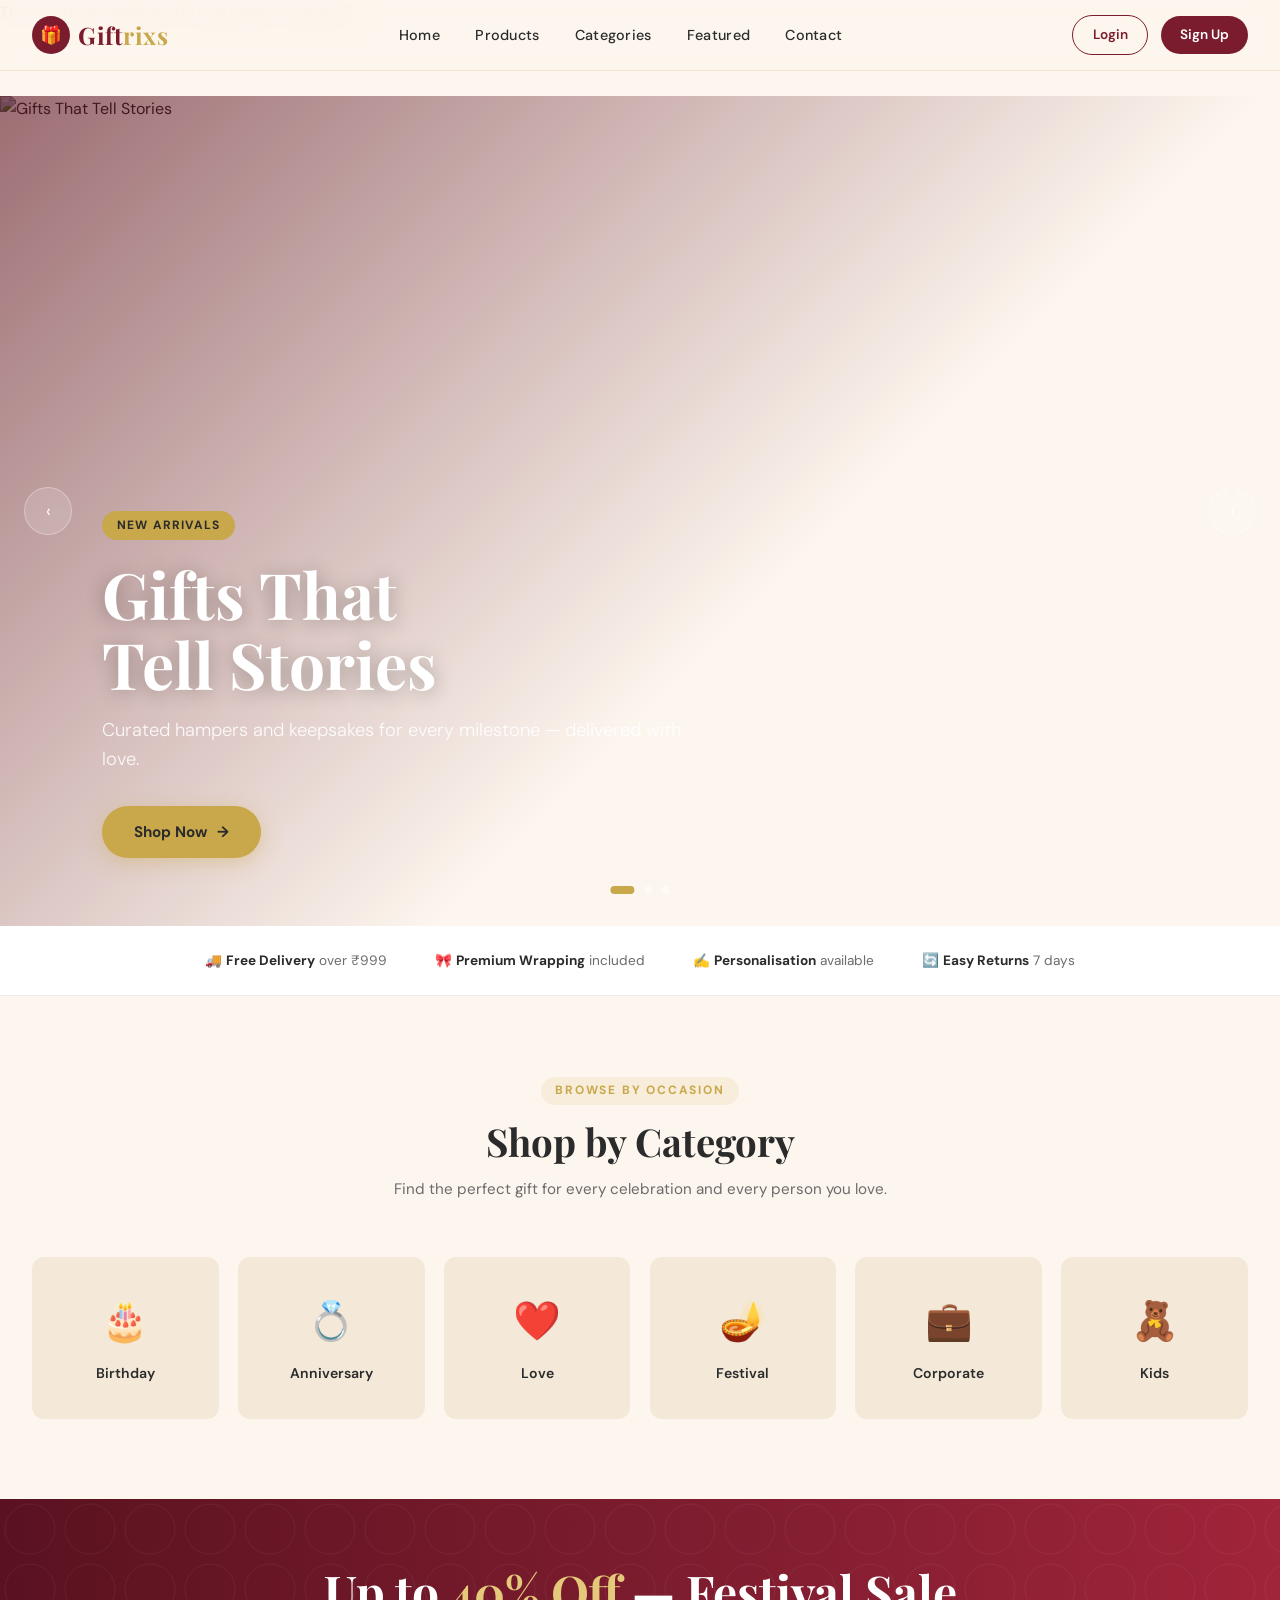
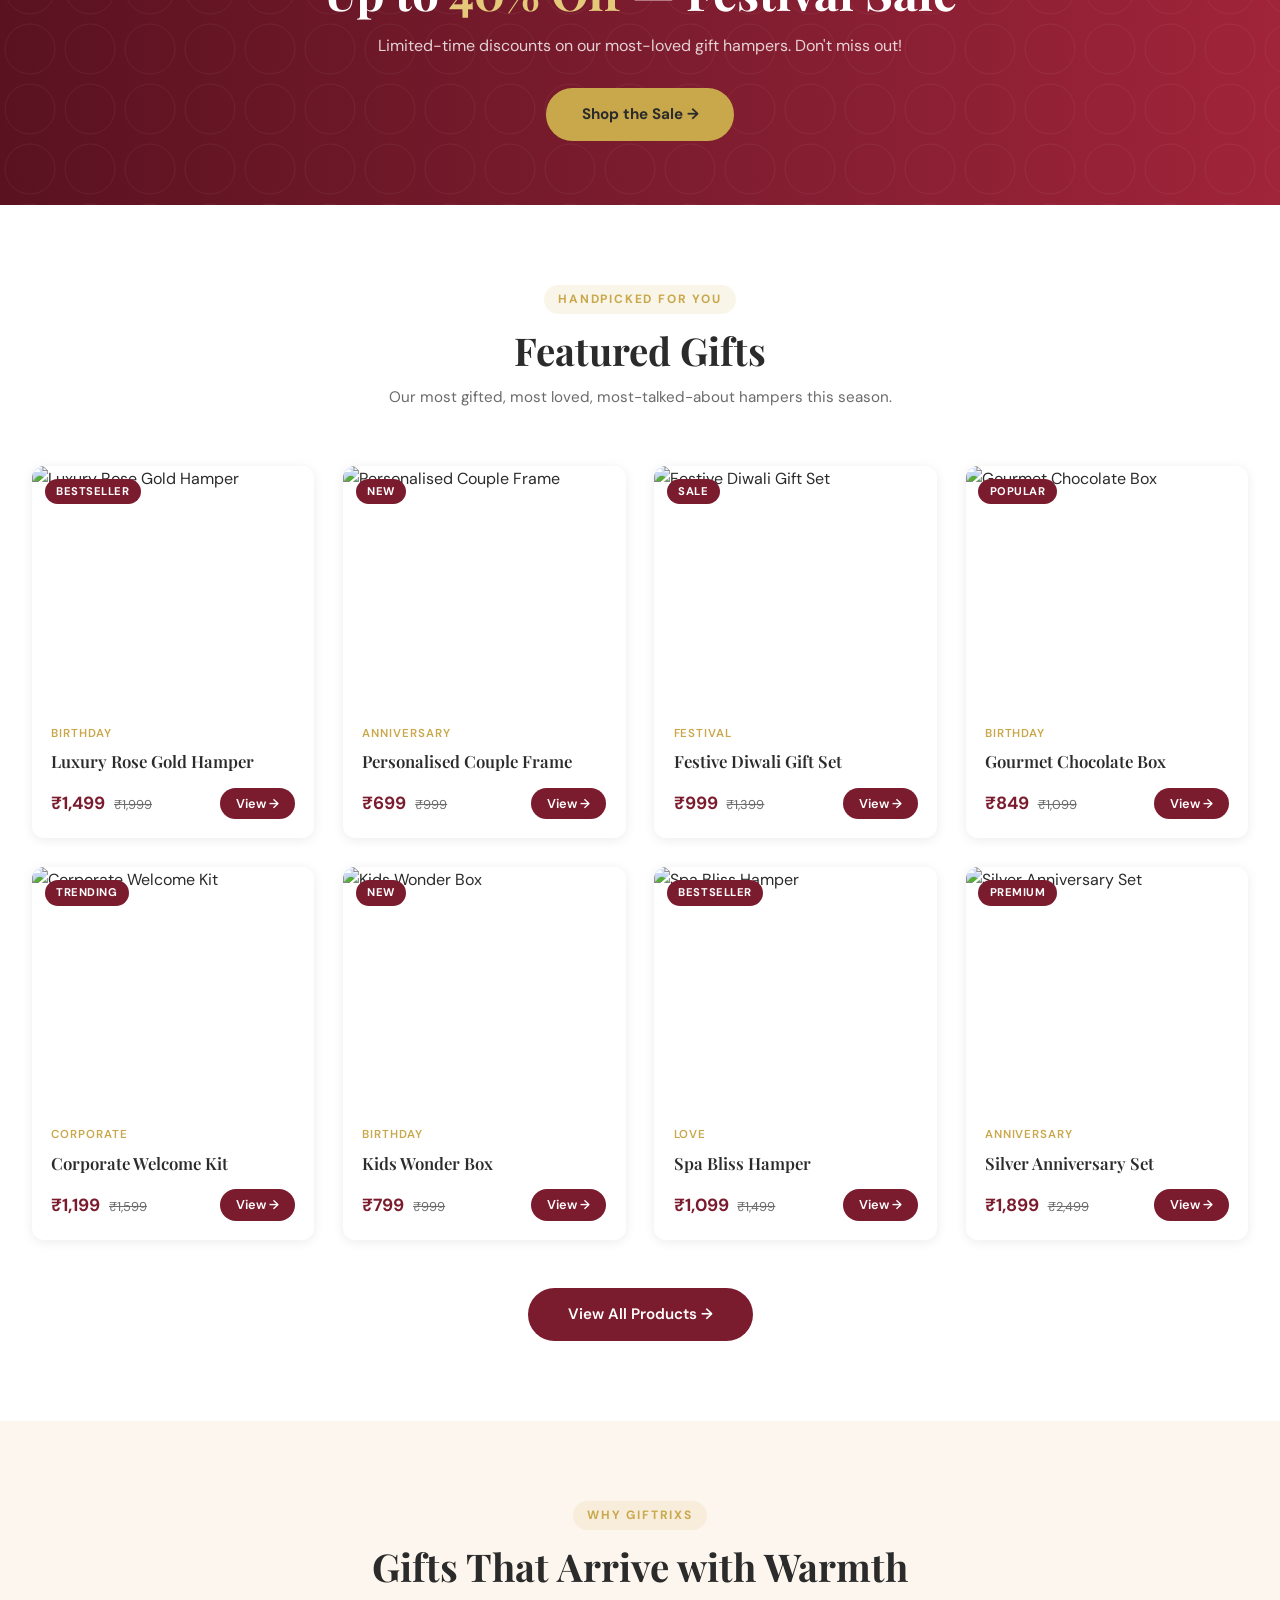
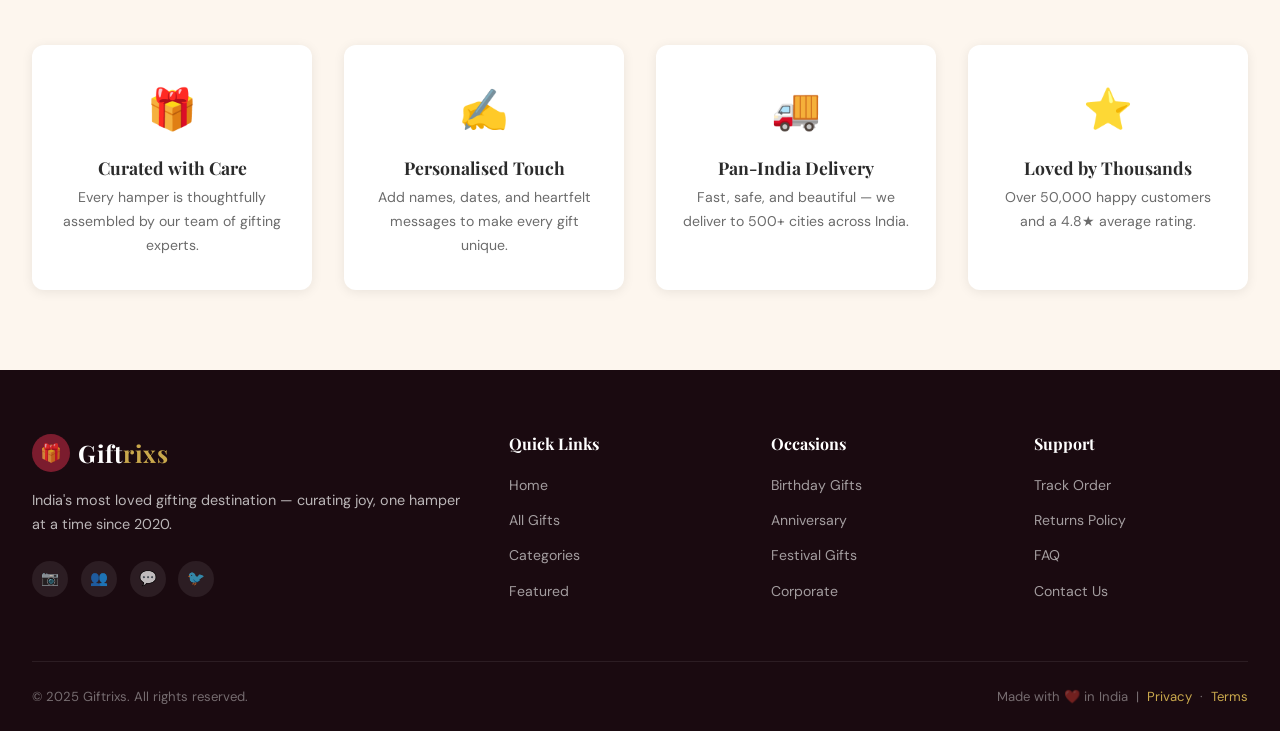
==== commit c1ea6fe8: "Update index.html" ====
--- a/index.html
+++ b/index.html
@@ -14,7 +14,7 @@
   <link rel="stylesheet" href="style.css">
 </head>
 <body>
-
+<p>This is a demo website. No real login is required.</p>
 <!-- ══════════════════════════════════════
      NAVIGATION
 ══════════════════════════════════════ -->
@@ -34,8 +34,8 @@
     </ul>
 
     <div class="nav-actions">
-      <a href="login.php" class="btn-login">Login</a>
-      <a href="signup.php" class="btn-signup">Sign Up</a>
+      <a href="#" class="btn-login">Login</a>
+      <a href="#" class="btn-signup">Sign Up</a>
     </div>
 
     <button class="hamburger" aria-label="Menu">
@@ -52,8 +52,8 @@
   <a href="#featured">Featured</a>
   <a href="#footer">Contact</a>
   <div class="mobile-nav-actions">
-    <a href="login.php" class="btn-login">Login</a>
-    <a href="signup.php" class="btn-signup">Sign Up</a>
+    <a href="#" class="btn-login">Login</a>
+    <a href="#" class="btn-signup">Sign Up</a>
   </div>
 </nav>
 
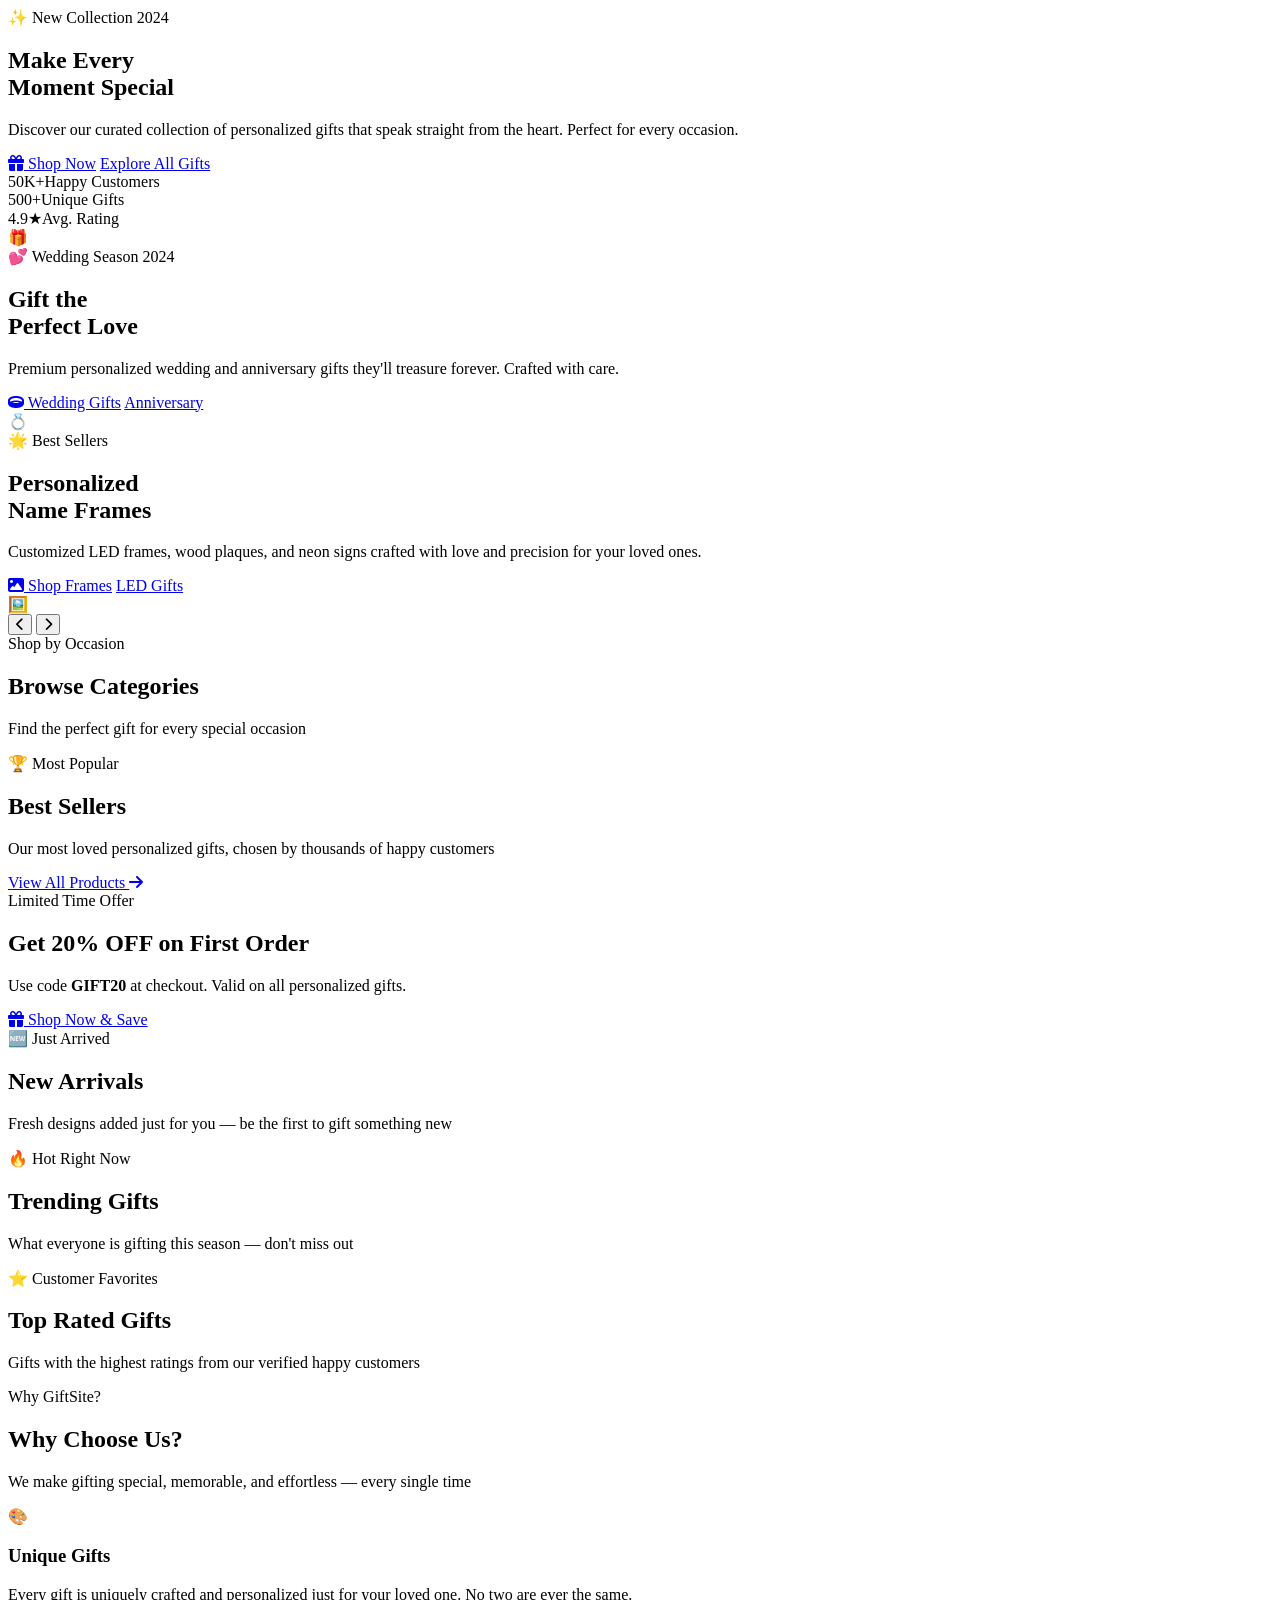
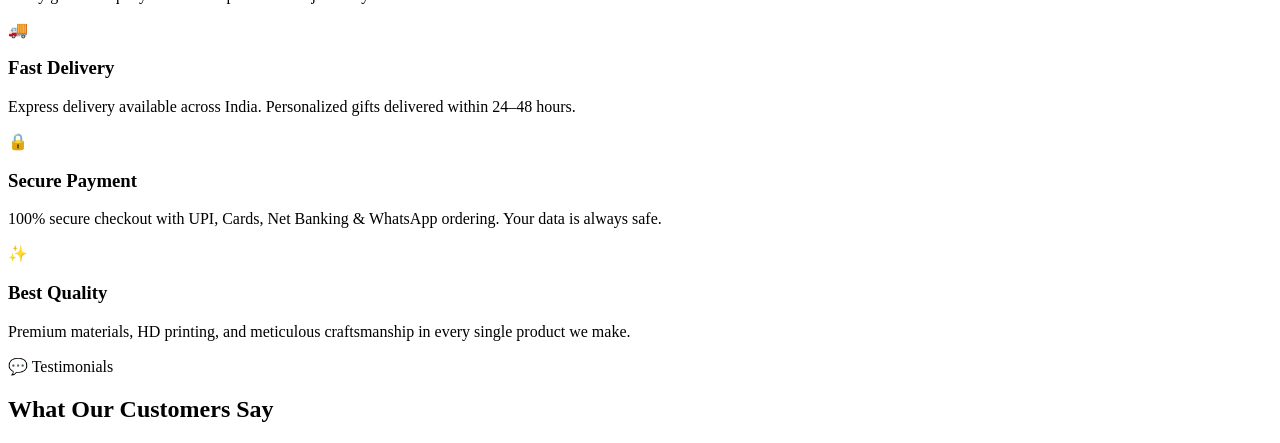
==== commit 6708481c: "Add files via upload" ====
--- a/index.html
+++ b/index.html
@@ -1,213 +1,223 @@
 <!DOCTYPE html>
 <html lang="en">
 <head>
-  <meta charset="UTF-8">
-  <meta name="viewport" content="width=device-width, initial-scale=1.0">
-  <title>Giftrixs — Gifts That Tell Stories</title>
-  <meta name="description" content="Giftrixs — Curated gift hampers and keepsakes for birthdays, anniversaries, festivals, and every special occasion.">
-  <meta name="keywords" content="gifts, gift hampers, birthday gifts, anniversary gifts, festive gifts, online gifts India">
-  <meta property="og:title" content="Giftrixs — Gifts That Tell Stories">
-  <meta property="og:description" content="Premium curated gift sets for every occasion.">
-  <meta property="og:type" content="website">
-  <link rel="preconnect" href="https://fonts.googleapis.com">
-  <link rel="preconnect" href="https://fonts.gstatic.com" crossorigin>
-  <link rel="stylesheet" href="style.css">
+  <meta charset="UTF-8"/>
+  <meta name="viewport" content="width=device-width, initial-scale=1.0"/>
+  <meta name="description" content="GiftSite – India's premium personalized gifts platform. Wedding, Anniversary, Birthday & more."/>
+  <meta name="keywords" content="personalized gifts, custom gifts India, name frame, LED lamp, wedding gifts"/>
+  <title>GiftSite – Premium Personalized Gifts 🎁</title>
+  <link rel="shortcut icon" href="./assets/images/giftrixs logo.png" type="image/x-icon">
+
+  <!-- Fonts -->
+  <link href="https://fonts.googleapis.com/css2?family=Poppins:wght@300;400;500;600;700;800;900&family=Playfair+Display:wght@700;800;900&display=swap" rel="stylesheet"/>
+  <!-- Icons -->
+  <link rel="stylesheet" href="https://cdnjs.cloudflare.com/ajax/libs/font-awesome/6.5.0/css/all.min.css"/>
+  <!-- Styles -->
+  <link rel="stylesheet" href="assets/css/main.css"/>
+  <link rel="stylesheet" href="assets/css/home.css"/>
 </head>
 <body>
-<p>This is a demo website. No real login is required.</p>
-<!-- ══════════════════════════════════════
-     NAVIGATION
-══════════════════════════════════════ -->
-<nav class="navbar">
-  <div class="nav-inner">
-    <a href="index.html" class="nav-logo">
-      <div class="logo-icon">🎁</div>
-      <span class="logo-text">Gift<span>rixs</span></span>
-    </a>
-
-    <ul class="nav-menu">
-      <li><a href="index.html">Home</a></li>
-      <li><a href="products.html">Products</a></li>
-      <li><a href="#categories">Categories</a></li>
-      <li><a href="#featured">Featured</a></li>
-      <li><a href="#footer">Contact</a></li>
-    </ul>
-
-    <div class="nav-actions">
-      <a href="#" class="btn-login">Login</a>
-      <a href="#" class="btn-signup">Sign Up</a>
-    </div>
-
-    <button class="hamburger" aria-label="Menu">
-      <span></span><span></span><span></span>
+
+  <!-- Header Placeholder (loaded by components.js) -->
+  <div id="header-placeholder"></div>
+
+  <!-- ==================== HERO SLIDER ==================== -->
+  <section class="hero" id="hero">
+    <div class="hero__track" id="hero-track">
+
+      <div class="hero__slide" style="background:var(--grad-hero1)">
+        <div class="hero__slide-overlay"></div>
+        <div class="hero__slide-content container">
+          <div class="hero__tag reveal">✨ New Collection 2024</div>
+          <h1 class="hero__title reveal reveal-delay-1">
+            Make Every<br><span class="grad-text">Moment Special</span>
+          </h1>
+          <p class="hero__desc reveal reveal-delay-2">Discover our curated collection of personalized gifts that speak straight from the heart. Perfect for every occasion.</p>
+          <div class="hero__btns reveal reveal-delay-3">
+            <a href="category.html?cat=Birthday" class="btn btn-primary btn-lg"><i class="fas fa-gift"></i> Shop Now</a>
+            <a href="category.html" class="btn btn-ghost btn-lg">Explore All Gifts</a>
+          </div>
+          <div class="hero__stats reveal reveal-delay-4">
+            <div class="hero__stat"><span class="hero__stat-num">50K+</span><span class="hero__stat-label">Happy Customers</span></div>
+            <div class="hero__stat-divider"></div>
+            <div class="hero__stat"><span class="hero__stat-num">500+</span><span class="hero__stat-label">Unique Gifts</span></div>
+            <div class="hero__stat-divider"></div>
+            <div class="hero__stat"><span class="hero__stat-num">4.9★</span><span class="hero__stat-label">Avg. Rating</span></div>
+          </div>
+        </div>
+        <div class="hero__float-gift" aria-hidden="true">🎁</div>
+      </div>
+
+      <div class="hero__slide" style="background:var(--grad-hero2)">
+        <div class="hero__slide-overlay"></div>
+        <div class="hero__slide-content container">
+          <div class="hero__tag">💕 Wedding Season 2024</div>
+          <h1 class="hero__title">Gift the<br><span class="grad-text">Perfect Love</span></h1>
+          <p class="hero__desc">Premium personalized wedding and anniversary gifts they'll treasure forever. Crafted with care.</p>
+          <div class="hero__btns">
+            <a href="category.html?cat=Wedding" class="btn btn-primary btn-lg"><i class="fas fa-ring"></i> Wedding Gifts</a>
+            <a href="category.html?cat=Anniversary" class="btn btn-ghost btn-lg">Anniversary</a>
+          </div>
+        </div>
+        <div class="hero__float-gift" aria-hidden="true">💍</div>
+      </div>
+
+      <div class="hero__slide" style="background:var(--grad-hero3)">
+        <div class="hero__slide-overlay"></div>
+        <div class="hero__slide-content container">
+          <div class="hero__tag">🌟 Best Sellers</div>
+          <h1 class="hero__title">Personalized<br><span class="grad-text">Name Frames</span></h1>
+          <p class="hero__desc">Customized LED frames, wood plaques, and neon signs crafted with love and precision for your loved ones.</p>
+          <div class="hero__btns">
+            <a href="category.html?cat=Frame" class="btn btn-primary btn-lg"><i class="fas fa-image"></i> Shop Frames</a>
+            <a href="category.html?cat=Lighting Gifts" class="btn btn-ghost btn-lg">LED Gifts</a>
+          </div>
+        </div>
+        <div class="hero__float-gift" aria-hidden="true">🖼️</div>
+      </div>
+
+    </div><!-- /.hero__track -->
+
+    <!-- Controls -->
+    <button class="hero__arrow hero__arrow--prev" onclick="heroSlide(-1)" aria-label="Previous slide">
+      <i class="fas fa-chevron-left"></i>
     </button>
+    <button class="hero__arrow hero__arrow--next" onclick="heroSlide(1)" aria-label="Next slide">
+      <i class="fas fa-chevron-right"></i>
+    </button>
+    <div class="hero__dots" id="hero-dots"></div>
+
+  </section>
+
+  <!-- ==================== CATEGORIES ==================== -->
+  <section class="section" style="padding-bottom:0">
+    <div class="container">
+      <div class="section-header reveal">
+        <div class="section-tag">Shop by Occasion</div>
+        <h2 class="section-title">Browse <span class="grad-text">Categories</span></h2>
+        <p class="section-subtitle">Find the perfect gift for every special occasion</p>
+      </div>
+      <div class="h-scroll reveal" id="categories-scroll"></div>
+    </div>
+  </section>
+
+  <!-- ==================== BEST SELLERS ==================== -->
+  <section class="section">
+    <div class="container">
+      <div class="section-header reveal">
+        <div class="section-tag">🏆 Most Popular</div>
+        <h2 class="section-title"><span class="grad-text">Best Sellers</span></h2>
+        <p class="section-subtitle">Our most loved personalized gifts, chosen by thousands of happy customers</p>
+      </div>
+      <div class="grid-4 reveal" id="bestsellers-grid"></div>
+      <div class="text-center mt-4 reveal">
+        <a href="category.html" class="btn btn-outline btn-lg">View All Products <i class="fas fa-arrow-right"></i></a>
+      </div>
+    </div>
+  </section>
+
+  <!-- ==================== PROMO BANNER ==================== -->
+  <div class="promo-banner reveal">
+    <div class="container">
+      <div class="promo-banner__inner">
+        <div class="promo-banner__text">
+          <div class="promo-banner__tag">Limited Time Offer</div>
+          <h2 class="promo-banner__title">Get <span>20% OFF</span> on First Order</h2>
+          <p>Use code <strong>GIFT20</strong> at checkout. Valid on all personalized gifts.</p>
+        </div>
+        <a href="category.html" class="btn btn-primary btn-lg promo-banner__cta">
+          <i class="fas fa-gift"></i> Shop Now & Save
+        </a>
+      </div>
+    </div>
   </div>
-</nav>
-
-<!-- Mobile Nav -->
-<nav class="mobile-nav">
-  <a href="index.html">Home</a>
-  <a href="products.html">Products</a>
-  <a href="#categories">Categories</a>
-  <a href="#featured">Featured</a>
-  <a href="#footer">Contact</a>
-  <div class="mobile-nav-actions">
-    <a href="#" class="btn-login">Login</a>
-    <a href="#" class="btn-signup">Sign Up</a>
-  </div>
-</nav>
-
-<!-- ══════════════════════════════════════
-     HERO SLIDER
-══════════════════════════════════════ -->
-<section class="hero">
-  <div class="slider-track"></div>
-  <button class="slider-btn slider-prev" aria-label="Previous">‹</button>
-  <button class="slider-btn slider-next" aria-label="Next">›</button>
-  <div class="slider-dots"></div>
-</section>
-
-<!-- ══════════════════════════════════════
-     TRUST BAR
-══════════════════════════════════════ -->
-<section style="background:var(--white); border-bottom:1px solid var(--light);">
-  <div class="container" style="display:flex;justify-content:center;gap:3rem;flex-wrap:wrap;padding:1.5rem 2rem;font-size:.85rem;color:var(--mid);">
-    <span>🚚 <strong style="color:var(--charcoal)">Free Delivery</strong> over ₹999</span>
-    <span>🎀 <strong style="color:var(--charcoal)">Premium Wrapping</strong> included</span>
-    <span>✍️ <strong style="color:var(--charcoal)">Personalisation</strong> available</span>
-    <span>🔄 <strong style="color:var(--charcoal)">Easy Returns</strong> 7 days</span>
-  </div>
-</section>
-
-<!-- ══════════════════════════════════════
-     CATEGORIES
-══════════════════════════════════════ -->
-<section class="section" id="categories">
-  <div class="container">
-    <div class="section-header reveal">
-      <div class="eyebrow">Browse by Occasion</div>
-      <h2>Shop by Category</h2>
-      <p>Find the perfect gift for every celebration and every person you love.</p>
-    </div>
-    <div class="categories-grid" id="categoriesGrid"></div>
-  </div>
-</section>
-
-<!-- ══════════════════════════════════════
-     OFFER STRIP
-══════════════════════════════════════ -->
-<div class="offer-strip">
-  <h2>Up to <span>40% Off</span> — Festival Sale</h2>
-  <p>Limited-time discounts on our most-loved gift hampers. Don't miss out!</p>
-  <a href="products.html" class="btn-offer">Shop the Sale →</a>
-</div>
-
-<!-- ══════════════════════════════════════
-     FEATURED PRODUCTS
-══════════════════════════════════════ -->
-<section class="section section-alt" id="featured">
-  <div class="container">
-    <div class="section-header reveal">
-      <div class="eyebrow">Handpicked for You</div>
-      <h2>Featured Gifts</h2>
-      <p>Our most gifted, most loved, most-talked-about hampers this season.</p>
-    </div>
-    <div class="products-grid" id="featuredGrid"></div>
-    <div style="text-align:center;margin-top:3rem">
-      <a href="products.html" class="btn-signup" style="display:inline-block;padding:.9rem 2.5rem;border-radius:50px;font-size:.95rem">View All Products →</a>
-    </div>
-  </div>
-</section>
-
-<!-- ══════════════════════════════════════
-     WHY US
-══════════════════════════════════════ -->
-<section class="section" id="why">
-  <div class="container">
-    <div class="section-header reveal">
-      <div class="eyebrow">Why Giftrixs</div>
-      <h2>Gifts That Arrive with Warmth</h2>
-    </div>
-    <div style="display:grid;grid-template-columns:repeat(auto-fit,minmax(220px,1fr));gap:2rem;">
-      <div class="reveal" style="text-align:center;padding:2rem 1.5rem;background:var(--white);border-radius:var(--radius);box-shadow:var(--shadow-sm)">
-        <div style="font-size:2.5rem;margin-bottom:1rem">🎁</div>
-        <h3 style="font-size:1.1rem;margin-bottom:.5rem">Curated with Care</h3>
-        <p style="font-size:.88rem;color:var(--mid);line-height:1.7">Every hamper is thoughtfully assembled by our team of gifting experts.</p>
-      </div>
-      <div class="reveal" style="text-align:center;padding:2rem 1.5rem;background:var(--white);border-radius:var(--radius);box-shadow:var(--shadow-sm)">
-        <div style="font-size:2.5rem;margin-bottom:1rem">✍️</div>
-        <h3 style="font-size:1.1rem;margin-bottom:.5rem">Personalised Touch</h3>
-        <p style="font-size:.88rem;color:var(--mid);line-height:1.7">Add names, dates, and heartfelt messages to make every gift unique.</p>
-      </div>
-      <div class="reveal" style="text-align:center;padding:2rem 1.5rem;background:var(--white);border-radius:var(--radius);box-shadow:var(--shadow-sm)">
-        <div style="font-size:2.5rem;margin-bottom:1rem">🚚</div>
-        <h3 style="font-size:1.1rem;margin-bottom:.5rem">Pan-India Delivery</h3>
-        <p style="font-size:.88rem;color:var(--mid);line-height:1.7">Fast, safe, and beautiful — we deliver to 500+ cities across India.</p>
-      </div>
-      <div class="reveal" style="text-align:center;padding:2rem 1.5rem;background:var(--white);border-radius:var(--radius);box-shadow:var(--shadow-sm)">
-        <div style="font-size:2.5rem;margin-bottom:1rem">⭐</div>
-        <h3 style="font-size:1.1rem;margin-bottom:.5rem">Loved by Thousands</h3>
-        <p style="font-size:.88rem;color:var(--mid);line-height:1.7">Over 50,000 happy customers and a 4.8★ average rating.</p>
-      </div>
-    </div>
-  </div>
-</section>
-
-<!-- ══════════════════════════════════════
-     FOOTER
-══════════════════════════════════════ -->
-<footer id="footer">
-  <div class="footer-grid">
-    <div class="footer-brand">
-      <div class="nav-logo">
-        <div class="logo-icon">🎁</div>
-        <span class="logo-text">Gift<span style="color:var(--gold)">rixs</span></span>
-      </div>
-      <p>India's most loved gifting destination — curating joy, one hamper at a time since 2020.</p>
-      <div class="footer-social">
-        <a href="#" class="social-btn" title="Instagram">📷</a>
-        <a href="#" class="social-btn" title="Facebook">👥</a>
-        <a href="#" class="social-btn" title="WhatsApp">💬</a>
-        <a href="#" class="social-btn" title="Twitter">🐦</a>
-      </div>
-    </div>
-    <div class="footer-col">
-      <h4>Quick Links</h4>
-      <ul>
-        <li><a href="index.html">Home</a></li>
-        <li><a href="products.html">All Gifts</a></li>
-        <li><a href="#categories">Categories</a></li>
-        <li><a href="#featured">Featured</a></li>
-      </ul>
-    </div>
-    <div class="footer-col">
-      <h4>Occasions</h4>
-      <ul>
-        <li><a href="products.html">Birthday Gifts</a></li>
-        <li><a href="products.html">Anniversary</a></li>
-        <li><a href="products.html">Festival Gifts</a></li>
-        <li><a href="products.html">Corporate</a></li>
-      </ul>
-    </div>
-    <div class="footer-col">
-      <h4>Support</h4>
-      <ul>
-        <li><a href="#">Track Order</a></li>
-        <li><a href="#">Returns Policy</a></li>
-        <li><a href="#">FAQ</a></li>
-        <li><a href="mailto:hello@giftrixs.com">Contact Us</a></li>
-      </ul>
-    </div>
-  </div>
-  <div class="footer-bottom">
-    <span>© 2025 Giftrixs. All rights reserved.</span>
-    <span>Made with ❤️ in India &nbsp;|&nbsp; <a href="#">Privacy</a> &nbsp;·&nbsp; <a href="#">Terms</a></span>
-  </div>
-</footer>
-
-<!-- Scroll to top -->
-<button id="scrollTop" title="Back to top">↑</button>
-
-<script src="script.js"></script>
+
+  <!-- ==================== NEW ARRIVALS ==================== -->
+  <section class="section section-alt">
+    <div class="container">
+      <div class="section-header reveal">
+        <div class="section-tag">🆕 Just Arrived</div>
+        <h2 class="section-title">New <span class="grad-text">Arrivals</span></h2>
+        <p class="section-subtitle">Fresh designs added just for you — be the first to gift something new</p>
+      </div>
+      <div class="grid-4 reveal" id="newarrivals-grid"></div>
+    </div>
+  </section>
+
+  <!-- ==================== TRENDING ==================== -->
+  <section class="section">
+    <div class="container">
+      <div class="section-header reveal">
+        <div class="section-tag">🔥 Hot Right Now</div>
+        <h2 class="section-title"><span class="grad-text">Trending</span> Gifts</h2>
+        <p class="section-subtitle">What everyone is gifting this season — don't miss out</p>
+      </div>
+      <div class="grid-4 reveal" id="trending-grid"></div>
+    </div>
+  </section>
+
+  <!-- ==================== TOP RATED ==================== -->
+  <section class="section section-alt">
+    <div class="container">
+      <div class="section-header reveal">
+        <div class="section-tag">⭐ Customer Favorites</div>
+        <h2 class="section-title">Top <span class="grad-text">Rated</span> Gifts</h2>
+        <p class="section-subtitle">Gifts with the highest ratings from our verified happy customers</p>
+      </div>
+      <div class="grid-4 reveal" id="toprated-grid"></div>
+    </div>
+  </section>
+
+  <!-- ==================== WHY CHOOSE US ==================== -->
+  <section class="section section-dark why-section">
+    <div class="container">
+      <div class="section-header reveal" style="position:relative;z-index:1">
+        <div class="section-tag light">Why GiftSite?</div>
+        <h2 class="section-title light">Why <span class="grad-text">Choose Us?</span></h2>
+        <p class="section-subtitle light">We make gifting special, memorable, and effortless — every single time</p>
+      </div>
+      <div class="why-grid reveal">
+        <div class="why-card">
+          <div class="why-card__icon">🎨</div>
+          <h3 class="why-card__title">Unique Gifts</h3>
+          <p class="why-card__desc">Every gift is uniquely crafted and personalized just for your loved one. No two are ever the same.</p>
+        </div>
+        <div class="why-card">
+          <div class="why-card__icon">🚚</div>
+          <h3 class="why-card__title">Fast Delivery</h3>
+          <p class="why-card__desc">Express delivery available across India. Personalized gifts delivered within 24–48 hours.</p>
+        </div>
+        <div class="why-card">
+          <div class="why-card__icon">🔒</div>
+          <h3 class="why-card__title">Secure Payment</h3>
+          <p class="why-card__desc">100% secure checkout with UPI, Cards, Net Banking & WhatsApp ordering. Your data is always safe.</p>
+        </div>
+        <div class="why-card">
+          <div class="why-card__icon">✨</div>
+          <h3 class="why-card__title">Best Quality</h3>
+          <p class="why-card__desc">Premium materials, HD printing, and meticulous craftsmanship in every single product we make.</p>
+        </div>
+      </div>
+    </div>
+  </section>
+
+  <!-- ==================== TESTIMONIALS ==================== -->
+  <section class="section">
+    <div class="container">
+      <div class="section-header reveal">
+        <div class="section-tag">💬 Testimonials</div>
+        <h2 class="section-title">What Our <span class="grad-text">Customers</span> Say</h2>
+      </div>
+      <div class="grid-3 reveal" id="testimonials"></div>
+    </div>
+  </section>
+
+  <!-- Footer Placeholder -->
+  <div id="footer-placeholder"></div>
+
+  <!-- Scripts -->
+  <script src="assets/js/app.js"></script>
+  <script src="assets/js/components.js"></script>
+  <script src="assets/js/home.js"></script>
 </body>
 </html>
